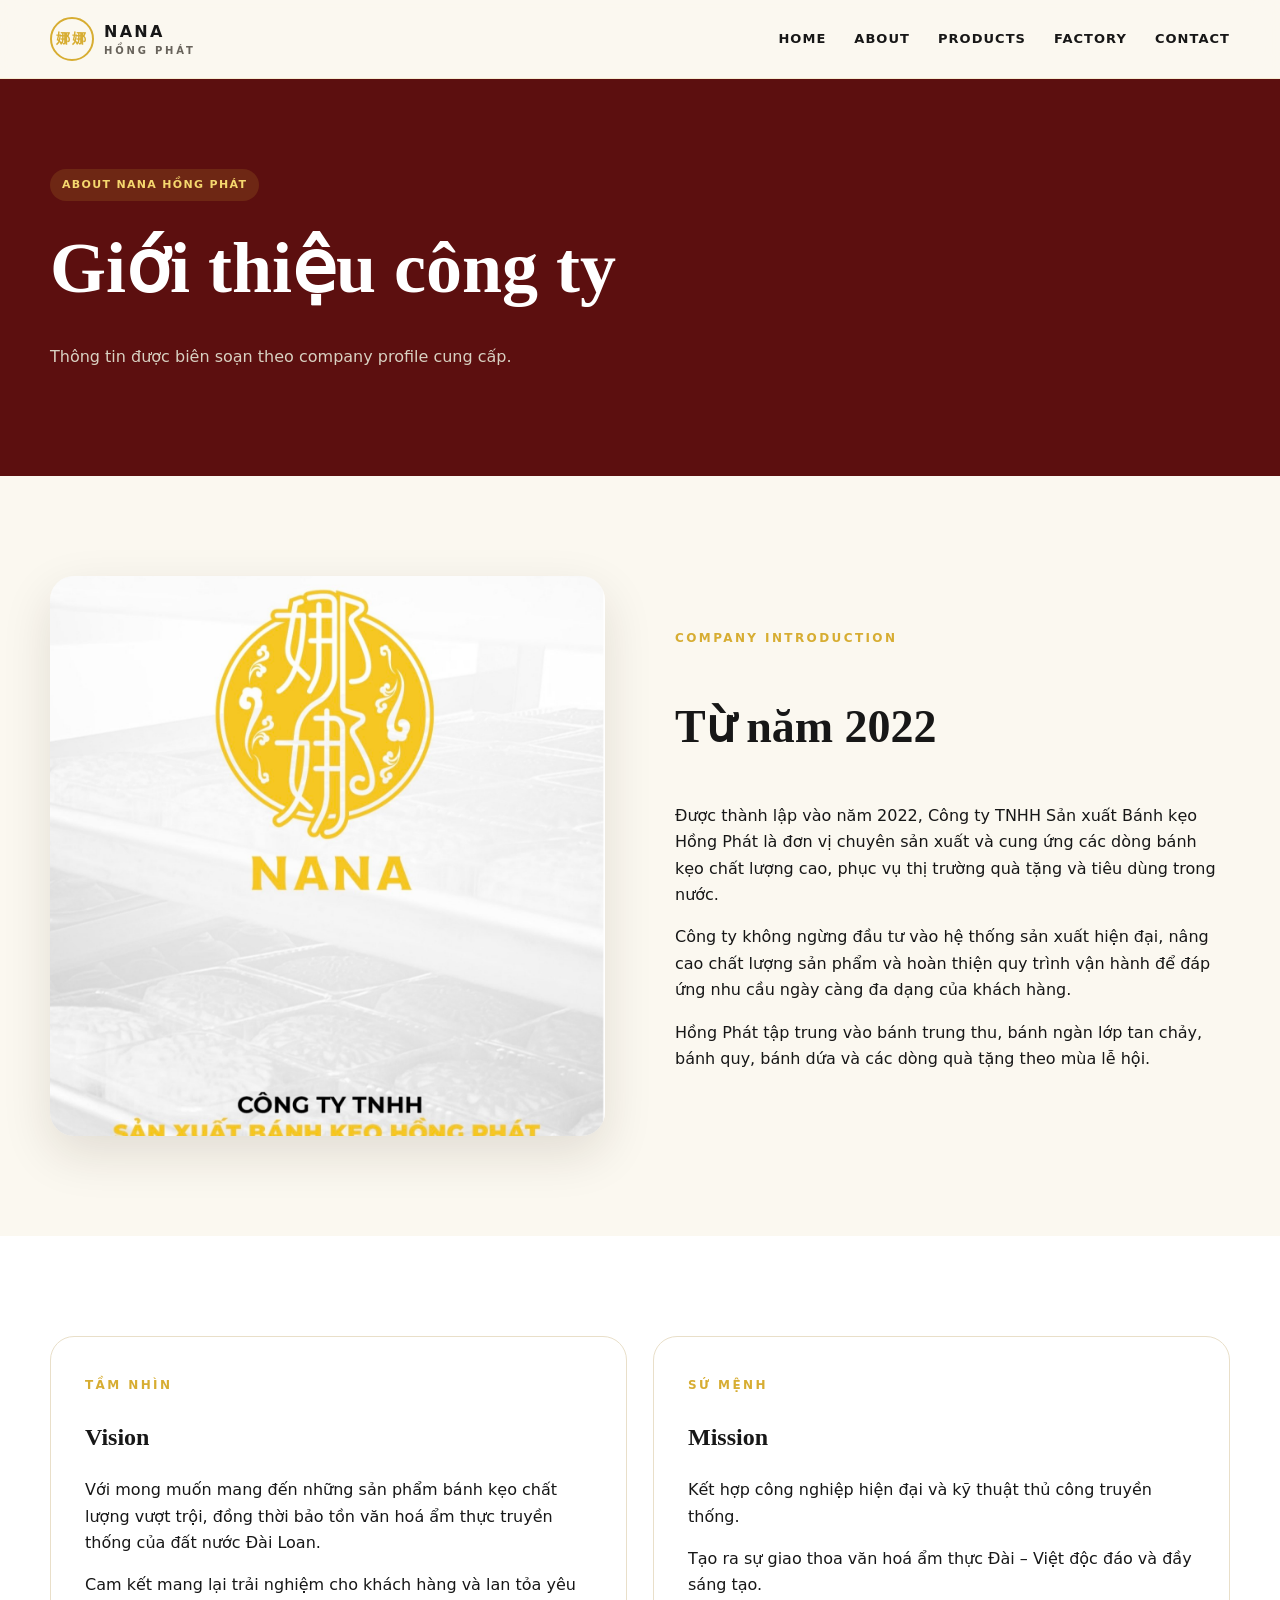
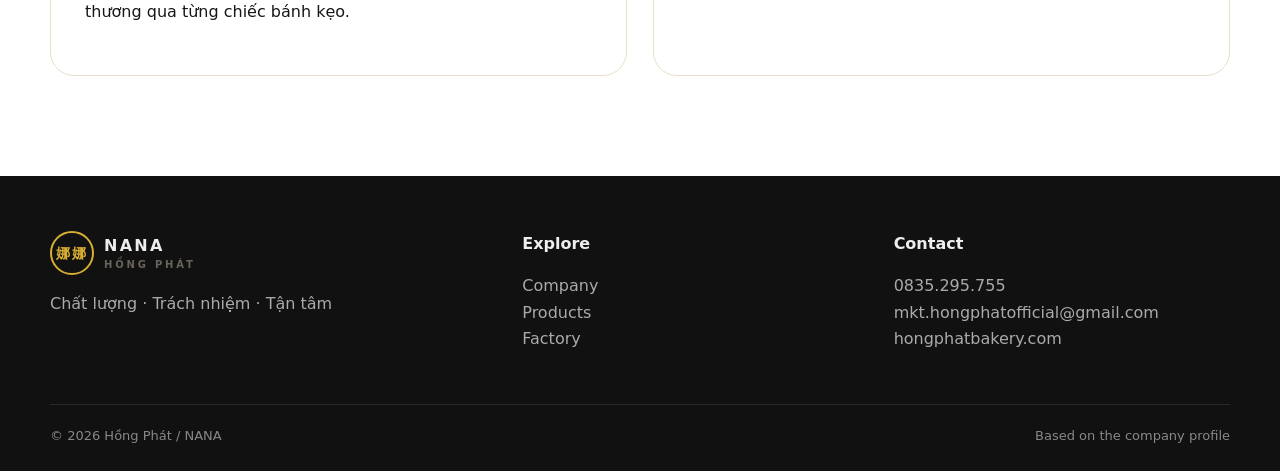
==== about.html @ f04a5018 "Initial commit" ====
<!doctype html>
<html lang="vi">
  <head>
    <meta charset="utf-8" />
    <meta name="viewport" content="width=device-width,initial-scale=1" />
    <meta
      name="description"
      content="Hồng Phát – NANA bakery and mooncake company profile website."
    />
    <title>About | NANA Hồng Phát FOODS</title>
    <link rel="stylesheet" href="styles.css" />
  </head>
  <body>
    <header class="site-header">
      <div class="container nav">
        <a class="brand" href="home.html" aria-label="NANA Home">
          <span class="brand-mark">娜娜</span>
          <span>NANA<small>HỒNG PHÁT</small></span>
        </a>
        <button class="menu-btn" aria-label="Open menu">☰</button>
        <nav class="nav-links">
          <a href="home.html">Home</a>
          <a href="about.html">About</a>
          <a href="products.html">Products</a>
          <a href="factory.html">Factory</a>
          <a href="contact.html">Contact</a>
        </nav>
      </div>
    </header>

    <section class="page-hero">
      <div class="container reveal">
        <span class="badge">About NANA Hồng Phát</span>
        <h1>Giới thiệu công ty</h1>
        <p>Thông tin được biên soạn theo company profile cung cấp.</p>
      </div>
    </section>
    <section class="section">
      <div class="container split">
        <img
          class="reveal"
          src="assets/company-profile-page2.jpg"
          alt="Company profile"
        />
        <div class="reveal">
          <span class="kicker">Company Introduction</span>
          <h2 style="font-family: Georgia, serif; font-size: 46px">
            Từ năm 2022
          </h2>
          <p>
            Được thành lập vào năm 2022, Công ty TNHH Sản xuất Bánh kẹo Hồng
            Phát là đơn vị chuyên sản xuất và cung ứng các dòng bánh kẹo chất
            lượng cao, phục vụ thị trường quà tặng và tiêu dùng trong nước.
          </p>
          <p>
            Công ty không ngừng đầu tư vào hệ thống sản xuất hiện đại, nâng cao
            chất lượng sản phẩm và hoàn thiện quy trình vận hành để đáp ứng nhu
            cầu ngày càng đa dạng của khách hàng.
          </p>
          <p>
            Hồng Phát tập trung vào bánh trung thu, bánh ngàn lớp tan chảy, bánh
            quy, bánh dứa và các dòng quà tặng theo mùa lễ hội.
          </p>
        </div>
      </div>
    </section>
    <section class="section alt">
      <div class="container grid-2">
        <article class="contact-card reveal">
          <span class="kicker">Tầm nhìn</span>
          <h2 style="font-family: Georgia, serif">Vision</h2>
          <p>
            Với mong muốn mang đến những sản phẩm bánh kẹo chất lượng vượt trội,
            đồng thời bảo tồn văn hoá ẩm thực truyền thống của đất nước Đài
            Loan.
          </p>
          <p>
            Cam kết mang lại trải nghiệm cho khách hàng và lan tỏa yêu thương
            qua từng chiếc bánh kẹo.
          </p>
        </article>
        <article class="contact-card reveal">
          <span class="kicker">Sứ mệnh</span>
          <h2 style="font-family: Georgia, serif">Mission</h2>
          <p>Kết hợp công nghiệp hiện đại và kỹ thuật thủ công truyền thống.</p>
          <p>
            Tạo ra sự giao thoa văn hoá ẩm thực Đài – Việt độc đáo và đầy sáng
            tạo.
          </p>
        </article>
      </div>
    </section>

    <footer class="site-footer">
      <div class="container footer-grid">
        <div>
          <div class="brand">
            <span class="brand-mark">娜娜</span
            ><span>NANA<small>HỒNG PHÁT</small></span>
          </div>
          <p>Chất lượng · Trách nhiệm · Tận tâm</p>
        </div>
        <div>
          <strong>Explore</strong>
          <p>
            <a href="about.html">Company</a><br /><a href="products.html"
              >Products</a
            ><br /><a href="factory.html">Factory</a>
          </p>
        </div>
        <div>
          <strong>Contact</strong>
          <p>
            0835.295.755<br />mkt.hongphatofficial@gmail.com<br />hongphatbakery.com
          </p>
        </div>
      </div>
      <div class="container footer-bottom">
        <span>© <span data-year></span> Hồng Phát / NANA</span
        ><span>Based on the company profile</span>
      </div>
    </footer>
    <script src="script.js"></script>
  </body>
</html>
---- styles.css ----
:root {
  --gold: #d7ad32;
  --gold-light: #f5d76e;
  --cream: #fbf8f0;
  --ink: #171717;
  --muted: #68635b;
  --line: #e9dfc9;
  --white: #fff;
  --shadow: 0 18px 50px rgba(40, 27, 8, 0.12);
  --radius: 24px;
  --max: 1180px;
}
* {
  box-sizing: border-box;
}
html {
  scroll-behavior: smooth;
}
body {
  margin: 0;
  font-family:
    Inter,
    system-ui,
    -apple-system,
    BlinkMacSystemFont,
    "Segoe UI",
    sans-serif;
  color: var(--ink);
  background: var(--cream);
  line-height: 1.65;
}
img {
  display: block;
  max-width: 100%;
}
a {
  color: inherit;
  text-decoration: none;
}
button,
input,
textarea {
  font: inherit;
}
.container {
  width: min(calc(100% - 40px), var(--max));
  margin: auto;
}
.site-header {
  position: sticky;
  top: 0;
  z-index: 50;
  background: rgba(251, 248, 240, 0.94);
  backdrop-filter: blur(16px);
  border-bottom: 1px solid rgba(215, 173, 50, 0.16);
}
.nav {
  height: 78px;
  display: flex;
  align-items: center;
  justify-content: space-between;
  gap: 28px;
}
.brand {
  display: flex;
  align-items: center;
  gap: 10px;
  font-weight: 900;
  letter-spacing: 0.14em;
}
.brand-mark {
  width: 44px;
  height: 44px;
  border: 2px solid var(--gold);
  border-radius: 50%;
  display: grid;
  place-items: center;
  color: var(--gold);
  font-size: 14px;
  font-weight: 900;
}
.brand small {
  display: block;
  font-size: 10px;
  letter-spacing: 0.28em;
  color: var(--muted);
  margin-top: -2px;
}
.nav-links {
  display: flex;
  align-items: center;
  gap: 28px;
  font-size: 13px;
  font-weight: 700;
  letter-spacing: 0.08em;
  text-transform: uppercase;
}
.nav-links a {
  position: relative;
  padding: 28px 0;
}
.nav-links a::after {
  content: "";
  position: absolute;
  left: 0;
  bottom: 18px;
  width: 0;
  height: 2px;
  background: var(--gold);
  transition: 0.25s;
}
.nav-links a:hover::after,
.nav-links a.active::after {
  width: 100%;
}
.menu-btn {
  display: none;
  border: 0;
  background: none;
  font-size: 28px;
  cursor: pointer;
}
.hero {
  min-height: 78vh;
  display: grid;
  align-items: end;
  background-size: cover;
  background-position: center;
  position: relative;
  overflow: hidden;
}
.hero::before {
  content: "";
  position: absolute;
  inset: 0;
  background: linear-gradient(
    90deg,
    rgba(18, 12, 3, 0.62),
    rgba(18, 12, 3, 0.08) 62%,
    rgba(18, 12, 3, 0.22)
  );
}
.hero-content {
  position: relative;
  color: #fff;
  padding: 110px 0 90px;
  max-width: 700px;
}
.eyebrow {
  color: var(--gold);
  font-size: 12px;
  font-weight: 900;
  letter-spacing: 0.25em;
  text-transform: uppercase;
}
.hero h1 {
  font-family: Georgia, serif;
  font-size: clamp(48px, 7vw, 86px);
  line-height: 0.98;
  margin: 18px 0;
}
.hero p {
  font-size: 18px;
  max-width: 600px;
  color: #f7f2e7;
}
.btn {
  display: inline-flex;
  align-items: center;
  justify-content: center;
  gap: 10px;
  padding: 14px 22px;
  border-radius: 999px;
  background: var(--gold);
  color: #111;
  font-weight: 800;
  border: 1px solid var(--gold);
  transition: 0.2s;
}
.btn:hover {
  transform: translateY(-2px);
  box-shadow: 0 10px 25px rgba(215, 173, 50, 0.25);
}
.btn.ghost {
  background: transparent;
  color: var(--ink);
}
.btn.light {
  background: #fff;
  color: #111;
  border-color: #fff;
}
.section {
  padding: 100px 0;
}
.section.alt {
  background: #fff;
}
.section-head {
  max-width: 760px;
  margin-bottom: 44px;
}
.section-head h2 {
  font-family: Georgia, serif;
  font-size: clamp(34px, 5vw, 54px);
  line-height: 1.05;
  margin: 10px 0 16px;
}
.section-head p {
  color: var(--muted);
  font-size: 17px;
}
.kicker {
  font-size: 12px;
  letter-spacing: 0.2em;
  font-weight: 900;
  color: var(--gold);
  text-transform: uppercase;
}
.grid-3 {
  display: grid;
  grid-template-columns: repeat(3, 1fr);
  gap: 22px;
}
.grid-2 {
  display: grid;
  grid-template-columns: repeat(2, 1fr);
  gap: 26px;
}
.card {
  background: #fff;
  border: 1px solid var(--line);
  border-radius: var(--radius);
  overflow: hidden;
  box-shadow: 0 8px 30px rgba(40, 27, 8, 0.05);
}
.card img {
  width: 100%;
  height: 280px;
  object-fit: cover;
}
.card-body {
  padding: 25px;
}
.card h3 {
  margin: 0 0 8px;
  font-size: 21px;
}
.card p {
  margin: 0;
  color: var(--muted);
}
.split {
  display: grid;
  grid-template-columns: 1fr 1fr;
  gap: 70px;
  align-items: center;
}
.split img {
  width: 100%;
  height: 560px;
  object-fit: cover;
  border-radius: var(--radius);
  box-shadow: var(--shadow);
}
.quote {
  font-family: Georgia, serif;
  font-size: 30px;
  line-height: 1.25;
  margin: 24px 0;
}
.list {
  padding: 0;
  margin: 20px 0;
  list-style: none;
}
.list li {
  padding: 12px 0;
  border-bottom: 1px solid var(--line);
  display: flex;
  gap: 12px;
}
.list li::before {
  content: "✦";
  color: var(--gold);
  font-weight: 900;
}
.stats {
  display: grid;
  grid-template-columns: repeat(3, 1fr);
  gap: 18px;
  margin-top: 34px;
}
.stat {
  padding: 25px;
  border-radius: 18px;
  background: #fff;
  border: 1px solid var(--line);
}
.stat strong {
  font-family: Georgia, serif;
  font-size: 28px;
  display: block;
}
.product-filter {
  display: flex;
  flex-wrap: wrap;
  gap: 10px;
  margin-bottom: 30px;
}
.filter-btn {
  padding: 10px 16px;
  border-radius: 999px;
  border: 1px solid var(--line);
  background: #fff;
  cursor: pointer;
  font-weight: 700;
}
.filter-btn.active {
  background: var(--gold);
  border-color: var(--gold);
}
.product-grid {
  display: grid;
  grid-template-columns: repeat(3, 1fr);
  gap: 22px;
}
.product-card {
  background: #fff;
  border: 1px solid var(--line);
  border-radius: 22px;
  overflow: hidden;
  transition: 0.25s;
}
.product-card:hover {
  transform: translateY(-5px);
  box-shadow: var(--shadow);
}
.product-card img {
  height: 250px;
  width: 100%;
  object-fit: cover;
}
.product-card .body {
  padding: 20px;
}
.tag {
  display: inline-block;
  font-size: 11px;
  letter-spacing: 0.1em;
  text-transform: uppercase;
  color: #8b6a10;
  font-weight: 900;
  margin-bottom: 7px;
}
.dark-band {
  background: #17130d;
  color: #fff;
}
.dark-band p {
  color: #d8d0c1;
}
.gold-band {
  background: var(--gold);
}
.factory-photo {
  height: 500px !important;
}
.process {
  display: grid;
  grid-template-columns: repeat(4, 1fr);
  gap: 15px;
  margin-top: 35px;
}
.process div {
  padding: 22px;
  background: #fff;
  border: 1px solid var(--line);
  border-radius: 18px;
}
.process span {
  font-size: 12px;
  color: var(--gold);
  font-weight: 900;
}
.process h3 {
  margin: 7px 0;
  font-size: 18px;
}
.contact-grid {
  display: grid;
  grid-template-columns: 1fr 1fr;
  gap: 28px;
}
.contact-card {
  padding: 34px;
  background: #fff;
  border: 1px solid var(--line);
  border-radius: 24px;
}
.contact-item {
  padding: 17px 0;
  border-bottom: 1px solid var(--line);
}
.contact-item:last-child {
  border-bottom: 0;
}
.contact-item span {
  display: block;
  font-size: 11px;
  text-transform: uppercase;
  letter-spacing: 0.15em;
  color: var(--gold);
  font-weight: 900;
}
.contact-item strong {
  display: block;
  margin-top: 5px;
}
.form {
  display: grid;
  gap: 14px;
}
.form input,
.form textarea {
  width: 100%;
  padding: 14px 16px;
  border: 1px solid var(--line);
  border-radius: 14px;
  background: #fff;
  outline: none;
}
.form input:focus,
.form textarea:focus {
  border-color: var(--gold);
  box-shadow: 0 0 0 3px rgba(215, 173, 50, 0.13);
}
.form textarea {
  min-height: 140px;
  resize: vertical;
}
.notice {
  display: none;
  margin-top: 12px;
  padding: 12px 15px;
  border-radius: 12px;
  background: #f2f8ec;
  color: #315b20;
}
.site-footer {
  background: #111;
  color: #eee;
  padding: 55px 0 25px;
}
.footer-grid {
  display: grid;
  grid-template-columns: 1.3fr 1fr 1fr;
  gap: 35px;
}
.site-footer p {
  color: #aaa;
}
.footer-bottom {
  border-top: 1px solid #292929;
  margin-top: 35px;
  padding-top: 20px;
  color: #888;
  font-size: 13px;
  display: flex;
  justify-content: space-between;
}
.reveal {
  opacity: 0;
  transform: translateY(20px);
  transition: 0.7s ease;
}
.reveal.visible {
  opacity: 1;
  transform: none;
}
.page-hero {
  padding: 90px 0;
  background: #5c0f0f;
  color: #fff;
}
.page-hero h1 {
  font-family: Georgia, serif;
  font-size: clamp(44px, 6vw, 72px);
  margin: 8px 0;
}
.page-hero p {
  max-width: 680px;
  color: #d8d0c1;
}
.badge {
  display: inline-flex;
  padding: 7px 12px;
  border-radius: 999px;
  background: rgba(215, 173, 50, 0.15);
  color: var(--gold-light);
  font-size: 11px;
  font-weight: 800;
  letter-spacing: 0.12em;
  text-transform: uppercase;
}
.partner-list {
  display: grid;
  grid-template-columns: repeat(2, 1fr);
  gap: 12px;
}
.partner {
  padding: 14px 16px;
  background: #fff;
  border: 1px solid var(--line);
  border-radius: 14px;
  font-weight: 700;
}
@media (max-width: 900px) {
  .nav-links {
    position: absolute;
    top: 78px;
    left: 0;
    right: 0;
    background: var(--cream);
    padding: 15px 20px 25px;
    display: none;
    flex-direction: column;
    align-items: stretch;
    gap: 0;
    border-bottom: 1px solid var(--line);
  }
  .nav-links.open {
    display: flex;
  }
  .nav-links a {
    padding: 13px 0;
  }
  .nav-links a::after {
    bottom: 5px;
  }
  .menu-btn {
    display: block;
  }
  .grid-3,
  .product-grid {
    grid-template-columns: repeat(2, 1fr);
  }
  .split,
  .grid-2,
  .contact-grid {
    grid-template-columns: 1fr;
    gap: 35px;
  }
  .split img {
    height: 420px;
  }
  .process {
    grid-template-columns: repeat(2, 1fr);
  }
  .footer-grid {
    grid-template-columns: 1fr 1fr;
  }
}
@media (max-width: 600px) {
  .container {
    width: min(calc(100% - 28px), var(--max));
  }
  .section {
    padding: 70px 0;
  }
  .hero {
    min-height: 76vh;
  }
  .hero-content {
    padding: 80px 0 60px;
  }
  .hero h1 {
    font-size: 48px;
  }
  .grid-3,
  .product-grid,
  .stats,
  .process,
  .partner-list,
  .footer-grid {
    grid-template-columns: 1fr;
  }
  .card img,
  .product-card img {
    height: 250px;
  }
  .split img {
    height: 330px;
  }
  .page-hero {
    padding: 65px 0;
  }
  .footer-bottom {
    flex-direction: column;
    gap: 8px;
  }
}
.gallery-section {
  padding: 60px 0;
  background: #5c0f0f;
}

.gallery-box {
  width: 80%;
  max-width: 1500px;
  margin: 0 auto;
  padding: 30px;
  display: flex;
  gap: 30px;
  border: 2px solid #fff;
}
.galley-card img {
  width: 100%;
  height: 400px;
  object-fit: cover;
}
@media (max-width: 600px) {
  .gallery-section {
    padding: 40px 0;
  }
  .gallery-box {
    width: 75%;
    padding: 15px;
    flex-direction: column;
    gap: 20px;
  }
  .gallery-card {
    width: 100%;
  }
}
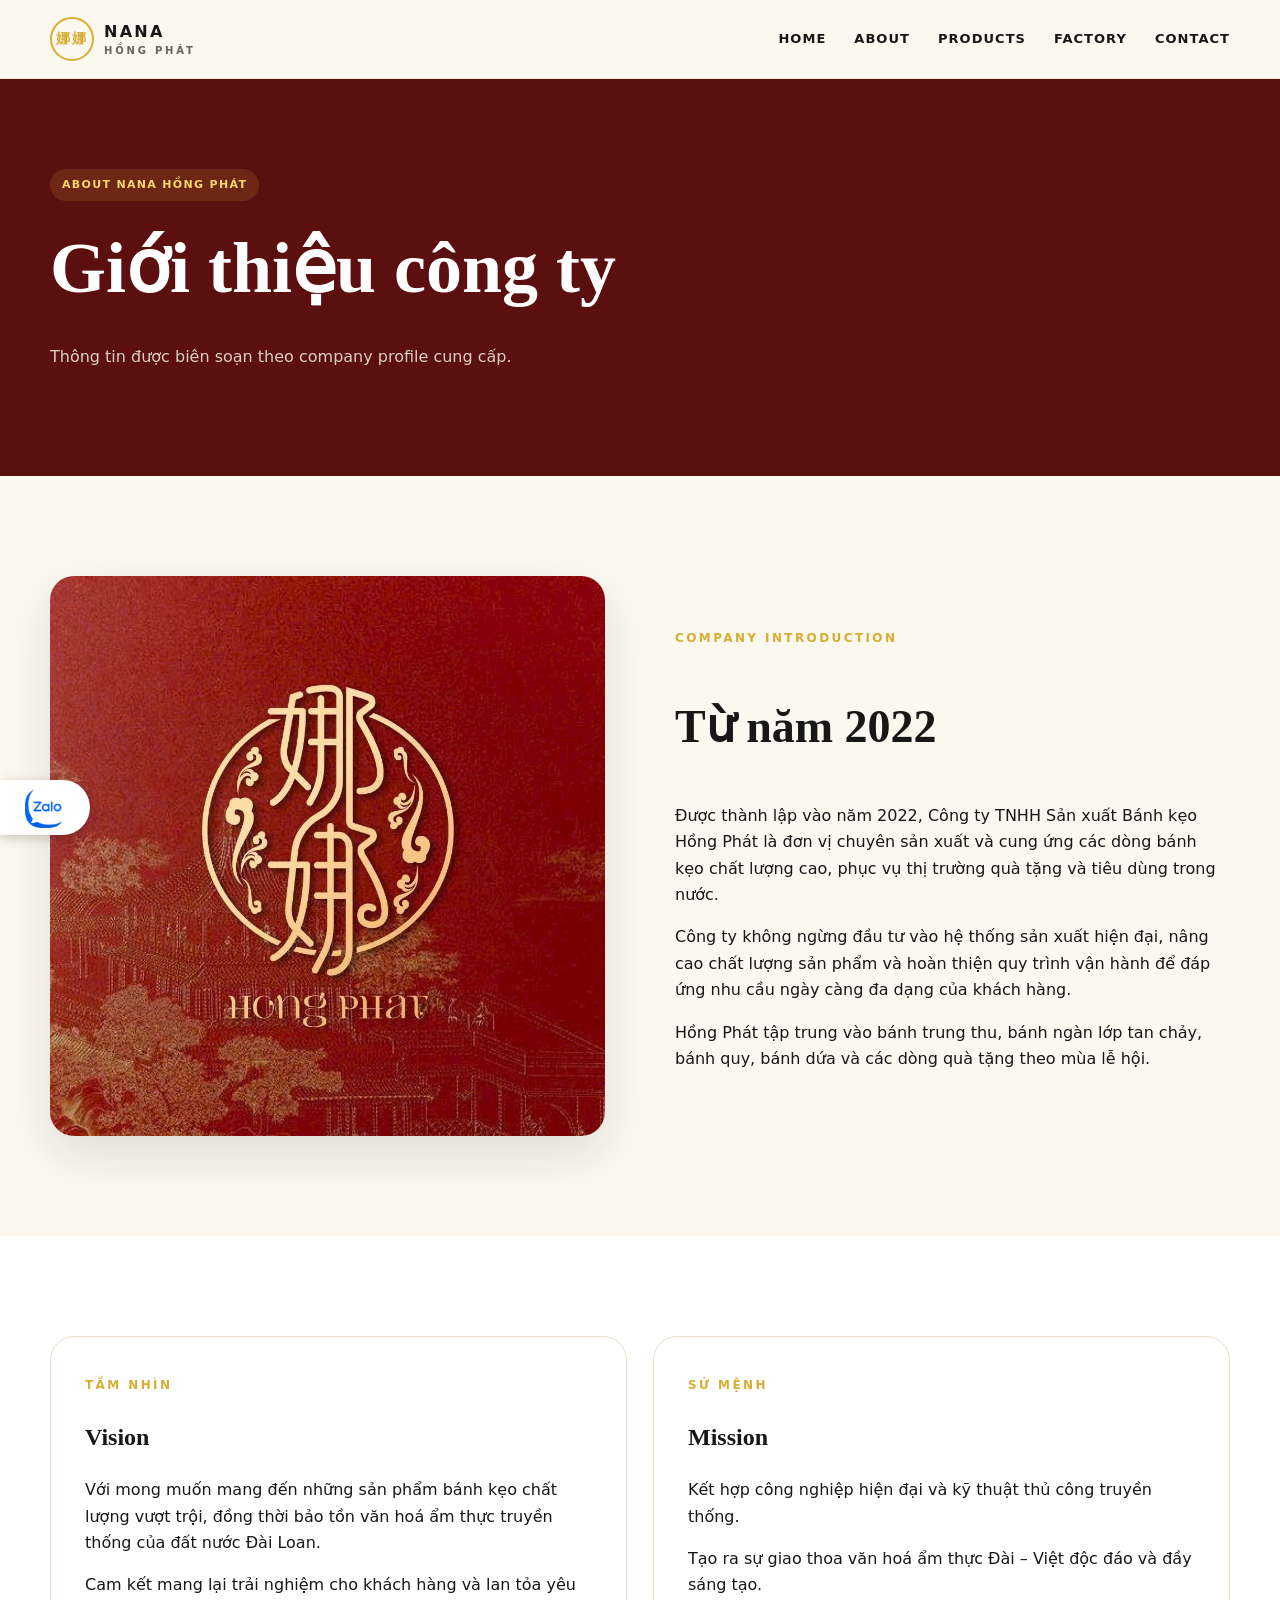
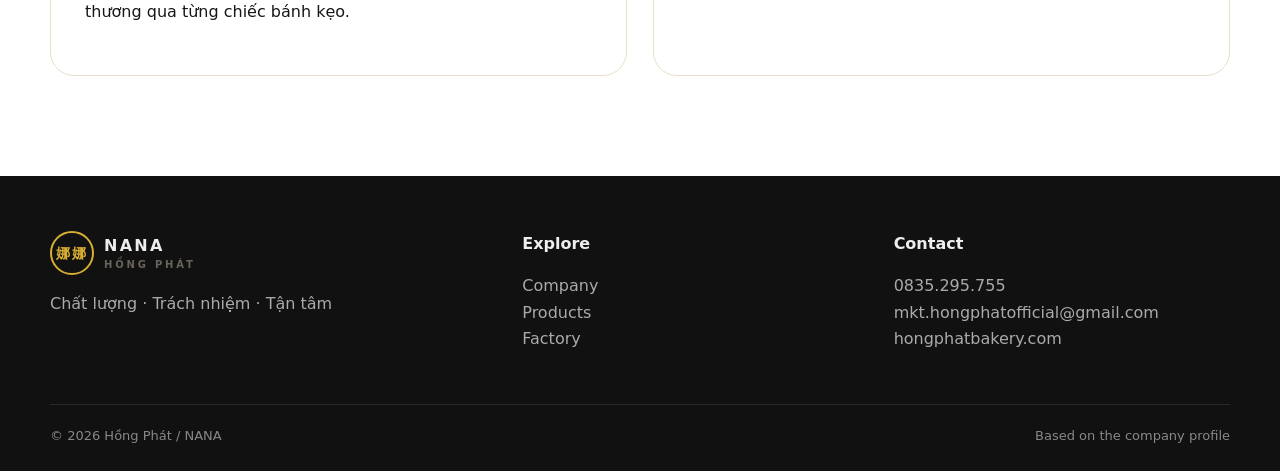
==== commit 6148d39f: "Update website content and assets" ====
--- a/about.html
+++ b/about.html
@@ -5,8 +5,10 @@
     <meta name="viewport" content="width=device-width,initial-scale=1" />
     <meta
       name="description"
-      content="Hồng Phát – NANA bakery and mooncake company profile website."
+      content="Hồng Phát – NANA Hong Phat Foods company website."
     />
+    <meta property="og:title" content="NANA Hồng Phát FOODS | ABOUT" />
+    <meta property="og:description" content="Hồng Phát – NANA Hong Phat Foods company website." />
     <title>About | NANA Hồng Phát FOODS</title>
     <link rel="stylesheet" href="styles.css" />
   </head>
@@ -19,7 +21,7 @@
         </a>
         <button class="menu-btn" aria-label="Open menu">☰</button>
         <nav class="nav-links">
-          <a href="home.html">Home</a>
+          <a href="index.html">Home</a>
           <a href="about.html">About</a>
           <a href="products.html">Products</a>
           <a href="factory.html">Factory</a>
@@ -39,7 +41,7 @@
       <div class="container split">
         <img
           class="reveal"
-          src="assets/company-profile-page2.jpg"
+          src="assets/company-profile-page3.jpg"
           alt="Company profile"
         />
         <div class="reveal">
@@ -91,6 +93,31 @@
       </div>
     </section>
 
+    <div class="zalo-widget">
+
+  <button class="zalo-button" id="zaloButton">
+    <img src="assets/zalo.png" alt="Zalo">
+  </button>
+
+</div>
+
+<div class="zalo-overlay" id="zaloOverlay">
+
+  <div class="zalo-popup">
+
+    <button class="zalo-close" id="zaloClose">&times;</button>
+
+    <img
+      src="assets/zalo-qr.jpg"
+      alt="Zalo QR Code"
+    >
+
+    <p>Scan to contact us on Zalo</p>
+
+  </div>
+
+</div>
+
     <footer class="site-footer">
       <div class="container footer-grid">
         <div>
--- a/styles.css
+++ b/styles.css
@@ -337,7 +337,7 @@
   box-shadow: var(--shadow);
 }
 .product-card img {
-  height: 250px;
+  height: 350px;
   width: 100%;
   object-fit: cover;
 }
@@ -614,7 +614,7 @@
   gap: 30px;
   border: 2px solid #fff;
 }
-.galley-card img {
+.gallery-card img {
   width: 100%;
   height: 400px;
   object-fit: cover;
@@ -634,3 +634,142 @@
   }
 }
 
+/* ZALO BUTTON */
+
+.zalo-widget {
+  position: fixed;
+  left: 0;
+  bottom: 65px;
+  z-index: 9999;
+}
+
+.zalo-button {
+  width: 90px;
+  height: 55px;
+
+  border: none;
+  background: white;
+
+  border-radius: 0 30px 30px 0;
+
+  display: flex;
+  align-items: center;
+  justify-content: center;
+  gap: 7px;
+
+  cursor: pointer;
+
+  box-shadow: 0 3px 12px rgba(0, 0, 0, 0.2);
+
+  transition: 0.3s;
+}
+
+.zalo-button:hover {
+  width: 105px;
+}
+
+.zalo-button img {
+  width: 40px;
+  height: 40px;
+
+  object-fit: contain;
+}
+
+.zalo-button span {
+  color: #0068ff;
+
+  font-size: 16px;
+  font-weight: 600;
+}
+
+.zalo-overlay {
+  position: fixed;
+
+  inset: 0;
+
+  background: rgba(0, 0, 0, 0.35);
+
+  backdrop-filter: blur(5px);
+  -webkit-backdrop-filter: blur(5px);
+
+  display: none;
+
+  align-items: center;
+  justify-content: center;
+
+  z-index: 10000;
+}
+
+.zalo-popup {
+  position: relative;
+
+  width: 280px;
+
+  padding: 25px;
+
+  background: white;
+
+  border-radius: 20px;
+
+  text-align: center;
+
+  box-shadow:
+    0 10px 40px rgba(0, 0, 0, 0.35);
+
+  animation: zaloPopup 0.25s ease;
+}
+
+.zalo-popup img {
+  width: 230px;
+  height: 230px;
+
+  object-fit: contain;
+
+  display: block;
+
+  margin: 0 auto;
+}
+
+
+.zalo-popup p {
+  margin: 15px 0 0;
+  font-size: 15px;
+
+  color: #333;
+}
+
+.zalo-close {
+  position: absolute;
+
+  top: 8px;
+  right: 13px;
+
+  width: auto;
+  height: auto;
+
+  border: none;
+  background: transparent;
+
+  color: #555;
+  font-size: 25px;
+  font-weight: 400;
+
+  line-height: 1;
+  padding: 0;
+
+  cursor: pointer;
+}
+
+@keyframes zaloPopup {
+
+  from {
+    opacity: 0;
+    transform: scale(0.85);
+  }
+
+  to {
+    opacity: 1;
+    transform: scale(1);
+  }
+
+}
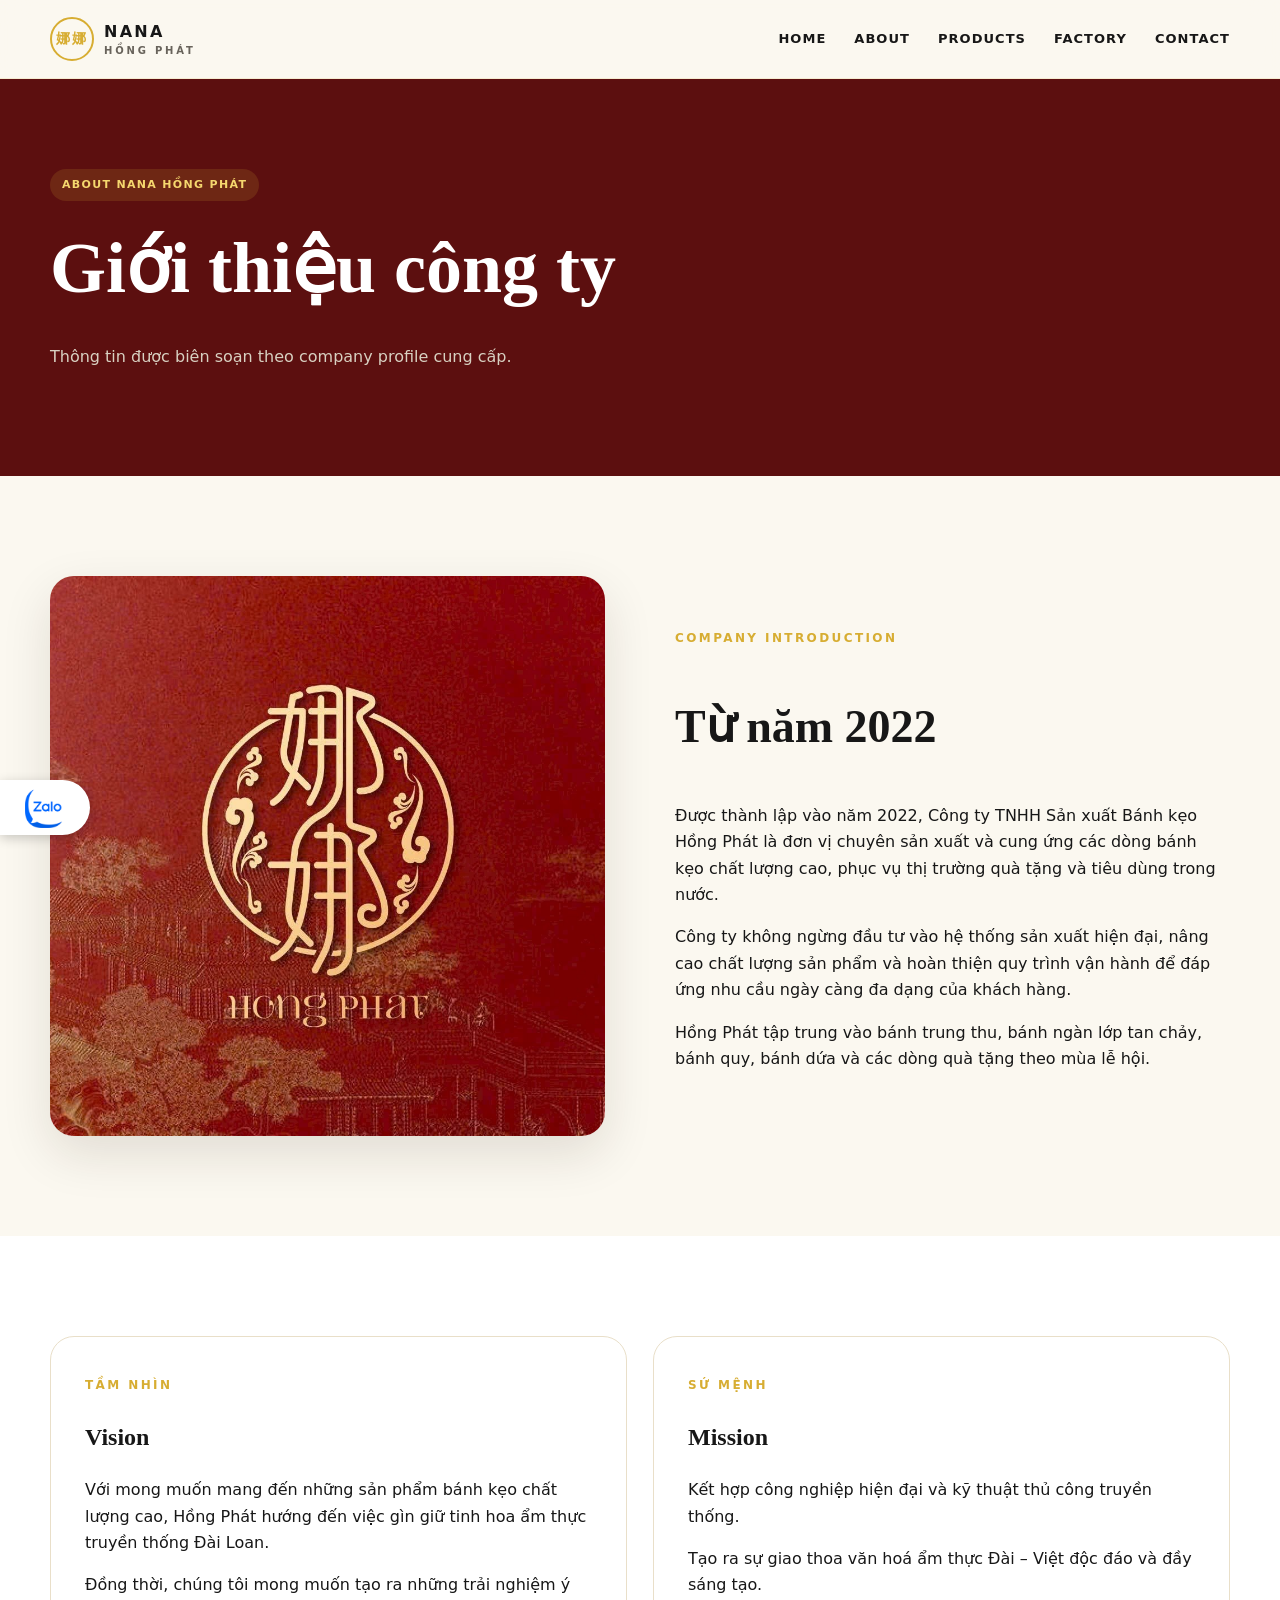
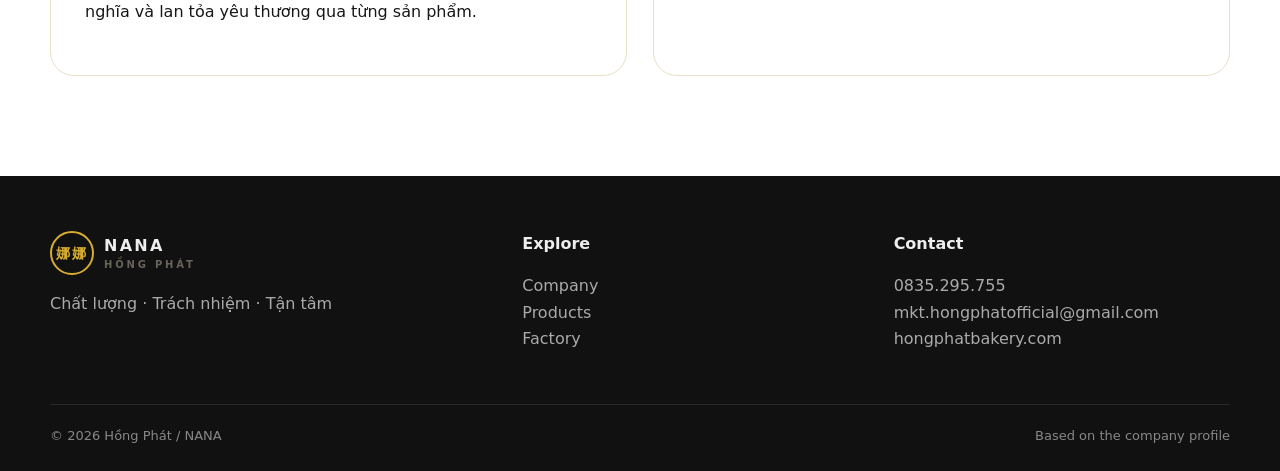
==== commit f50e52ce: "Update website contentand styling" ====
--- a/about.html
+++ b/about.html
@@ -15,7 +15,7 @@
   <body>
     <header class="site-header">
       <div class="container nav">
-        <a class="brand" href="home.html" aria-label="NANA Home">
+        <a class="brand" href="index.html" aria-label="NANA Home">
           <span class="brand-mark">娜娜</span>
           <span>NANA<small>HỒNG PHÁT</small></span>
         </a>
@@ -72,13 +72,13 @@
           <span class="kicker">Tầm nhìn</span>
           <h2 style="font-family: Georgia, serif">Vision</h2>
           <p>
-            Với mong muốn mang đến những sản phẩm bánh kẹo chất lượng vượt trội,
-            đồng thời bảo tồn văn hoá ẩm thực truyền thống của đất nước Đài
-            Loan.
+            Với mong muốn mang đến những sản phẩm bánh kẹo chất lượng cao,
+            Hồng Phát hướng đến việc gìn giữ tinh hoa ẩm thực truyền thống
+            Đài Loan.
           </p>
           <p>
-            Cam kết mang lại trải nghiệm cho khách hàng và lan tỏa yêu thương
-            qua từng chiếc bánh kẹo.
+            Đồng thời, chúng tôi mong muốn tạo ra những trải nghiệm ý nghĩa
+            và lan tỏa yêu thương qua từng sản phẩm.
           </p>
         </article>
         <article class="contact-card reveal">
--- a/styles.css
+++ b/styles.css
@@ -606,31 +606,40 @@
 }
 
 .gallery-box {
-  width: 80%;
+  width: 90%;
   max-width: 1500px;
   margin: 0 auto;
-  padding: 30px;
+  padding: 20px;
   display: flex;
-  gap: 30px;
+  justify-content: space-evenly;
+  align-items: center;
+  gap: 20px;
   border: 2px solid #fff;
+}
+.gallery-card {
+  flex: 1 1 0;
+  min-width: 0;
 }
 .gallery-card img {
   width: 100%;
-  height: 400px;
-  object-fit: cover;
-}
-@media (max-width: 600px) {
+  height: auto;
+  object-fit: contain;
+  display: block;
+}
+@media (max-width: 820px) {
   .gallery-section {
     padding: 40px 0;
   }
   .gallery-box {
     width: 75%;
     padding: 15px;
+    flex-wrap: wrap;
     flex-direction: column;
     gap: 20px;
   }
   .gallery-card {
     width: 100%;
+    max-width: 380px;
   }
 }
 
@@ -772,4 +781,4 @@
     transform: scale(1);
   }
 
-}+}
